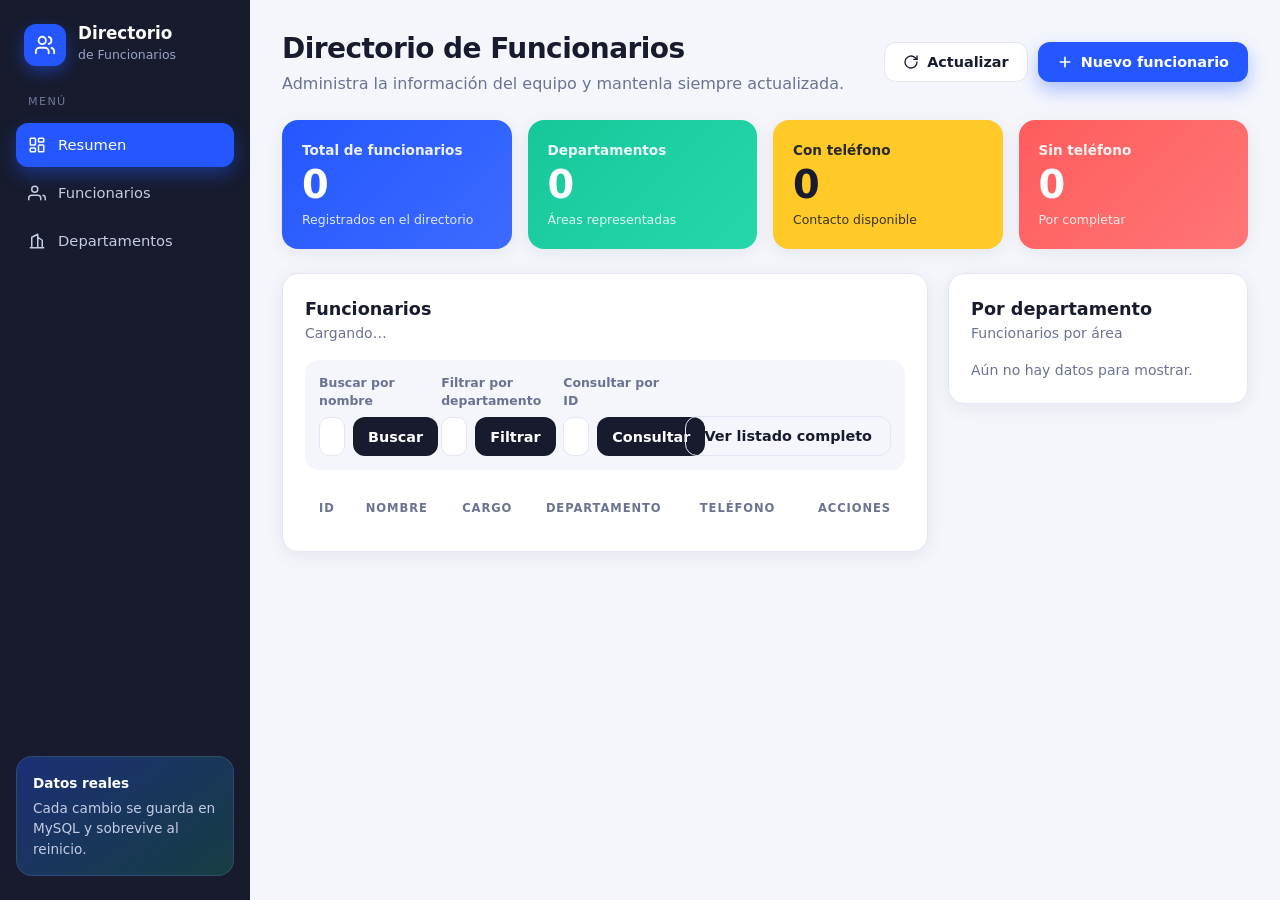
==== src/main/resources/static/index.html @ f09d2295 "feat: directorio de funcionarios con API REST, MySQL y dashboard" ====
<!DOCTYPE html>
<html lang="es">
<head>
  <meta charset="UTF-8">
  <meta name="viewport" content="width=device-width, initial-scale=1.0">
  <title>Directorio de Funcionarios</title>
  <link rel="stylesheet" href="css/estilos.css">
</head>
<body>
  <div class="app">

    <!-- SIDEBAR -->
    <aside class="sidebar" id="sidebar">
      <div class="brand">
        <span class="brand-logo" aria-hidden="true">
          <svg viewBox="0 0 24 24" width="22" height="22" fill="none" stroke="currentColor" stroke-width="2" stroke-linecap="round" stroke-linejoin="round"><path d="M16 21v-2a4 4 0 0 0-4-4H6a4 4 0 0 0-4 4v2"/><circle cx="9" cy="7" r="4"/><path d="M22 21v-2a4 4 0 0 0-3-3.87M16 3.13a4 4 0 0 1 0 7.75"/></svg>
        </span>
        <div>
          <strong>Directorio</strong>
          <small>de Funcionarios</small>
        </div>
      </div>

      <nav class="nav" aria-label="Navegación principal">
        <span class="nav-title">Menú</span>
        <a href="#resumen" class="nav-item active">
          <svg viewBox="0 0 24 24" width="18" height="18" fill="none" stroke="currentColor" stroke-width="2" stroke-linecap="round" stroke-linejoin="round"><rect x="3" y="3" width="7" height="9" rx="1"/><rect x="14" y="3" width="7" height="5" rx="1"/><rect x="14" y="12" width="7" height="9" rx="1"/><rect x="3" y="16" width="7" height="5" rx="1"/></svg>
          Resumen
        </a>
        <a href="#funcionarios" class="nav-item">
          <svg viewBox="0 0 24 24" width="18" height="18" fill="none" stroke="currentColor" stroke-width="2" stroke-linecap="round" stroke-linejoin="round"><path d="M17 21v-2a4 4 0 0 0-4-4H5a4 4 0 0 0-4 4v2"/><circle cx="9" cy="7" r="4"/><path d="M23 21v-2a4 4 0 0 0-3-3.87"/></svg>
          Funcionarios
        </a>
        <a href="#departamentos" class="nav-item">
          <svg viewBox="0 0 24 24" width="18" height="18" fill="none" stroke="currentColor" stroke-width="2" stroke-linecap="round" stroke-linejoin="round"><path d="M3 21h18M5 21V7l8-4v18M19 21V11l-6-4"/></svg>
          Departamentos
        </a>
      </nav>

      <div class="sidebar-card">
        <strong>Datos reales</strong>
        <p>Cada cambio se guarda en MySQL y sobrevive al reinicio.</p>
      </div>
    </aside>

    <!-- CONTENIDO -->
    <main class="main">
      <header class="header" id="resumen">
        <div class="header-text">
          <button type="button" class="menu-toggle" id="btnMenu" aria-label="Abrir menú">
            <svg viewBox="0 0 24 24" width="22" height="22" fill="none" stroke="currentColor" stroke-width="2" stroke-linecap="round"><path d="M3 6h18M3 12h18M3 18h18"/></svg>
          </button>
          <div>
            <h1>Directorio de Funcionarios</h1>
            <p>Administra la información del equipo y mantenla siempre actualizada.</p>
          </div>
        </div>
        <div class="header-actions">
          <button type="button" class="btn btn-ghost" id="btnRecargar">
            <svg viewBox="0 0 24 24" width="16" height="16" fill="none" stroke="currentColor" stroke-width="2" stroke-linecap="round" stroke-linejoin="round"><path d="M21 12a9 9 0 1 1-3-6.7L21 8"/><path d="M21 3v5h-5"/></svg>
            Actualizar
          </button>
          <button type="button" class="btn btn-primary" id="btnNuevo">
            <svg viewBox="0 0 24 24" width="16" height="16" fill="none" stroke="currentColor" stroke-width="2.5" stroke-linecap="round"><path d="M12 5v14M5 12h14"/></svg>
            Nuevo funcionario
          </button>
        </div>
      </header>

      <!-- TARJETAS -->
      <section class="stats" aria-label="Indicadores">
        <article class="stat stat-blue">
          <span class="stat-label">Total de funcionarios</span>
          <strong class="stat-value" id="statTotal">0</strong>
          <span class="stat-note">Registrados en el directorio</span>
        </article>
        <article class="stat stat-mint">
          <span class="stat-label">Departamentos</span>
          <strong class="stat-value" id="statDeptos">0</strong>
          <span class="stat-note">Áreas representadas</span>
        </article>
        <article class="stat stat-yellow">
          <span class="stat-label">Con teléfono</span>
          <strong class="stat-value" id="statConTel">0</strong>
          <span class="stat-note">Contacto disponible</span>
        </article>
        <article class="stat stat-coral">
          <span class="stat-label">Sin teléfono</span>
          <strong class="stat-value" id="statSinTel">0</strong>
          <span class="stat-note">Por completar</span>
        </article>
      </section>

      <div class="grid">
        <!-- TABLA -->
        <section class="panel panel-table" id="funcionarios">
          <div class="panel-head">
            <div>
              <h2>Funcionarios</h2>
              <p id="resultadoInfo" class="muted">Cargando…</p>
            </div>
          </div>

          <div class="searchbar">
            <form id="formNombre" class="search" role="search">
              <label for="buscarNombre">Buscar por nombre</label>
              <div class="search-row">
                <input type="text" id="buscarNombre" placeholder="Ej: ana" autocomplete="off">
                <button type="submit" class="btn btn-dark btn-sm">Buscar</button>
              </div>
            </form>
            <form id="formDepto" class="search" role="search">
              <label for="buscarDepto">Filtrar por departamento</label>
              <div class="search-row">
                <input type="text" id="buscarDepto" placeholder="Nombre completo" list="listaDeptos" autocomplete="off">
                <datalist id="listaDeptos"></datalist>
                <button type="submit" class="btn btn-dark btn-sm">Filtrar</button>
              </div>
            </form>
            <form id="formId" class="search search-id" role="search">
              <label for="buscarId">Consultar por ID</label>
              <div class="search-row">
                <input type="number" id="buscarId" placeholder="ID" min="1" step="1">
                <button type="submit" class="btn btn-dark btn-sm">Consultar</button>
              </div>
            </form>
            <button type="button" class="btn btn-outline btn-reset" id="btnTodos">Ver listado completo</button>
          </div>

          <div class="table-wrap">
            <table class="table">
              <thead>
                <tr>
                  <th>ID</th><th>Nombre</th><th>Cargo</th><th>Departamento</th><th>Teléfono</th><th class="col-acciones">Acciones</th>
                </tr>
              </thead>
              <tbody id="tablaCuerpo"></tbody>
            </table>
            <div class="empty" id="estadoVacio" hidden>
              <div class="empty-icon" aria-hidden="true">
                <svg viewBox="0 0 24 24" width="30" height="30" fill="none" stroke="currentColor" stroke-width="2" stroke-linecap="round" stroke-linejoin="round"><circle cx="11" cy="11" r="8"/><path d="m21 21-4.3-4.3"/></svg>
              </div>
              <strong id="vacioTitulo">Sin resultados</strong>
              <p id="vacioTexto" class="muted"></p>
            </div>
          </div>
        </section>

        <!-- DEPARTAMENTOS -->
        <aside class="panel panel-deptos" id="departamentos">
          <div class="panel-head">
            <div>
              <h2>Por departamento</h2>
              <p class="muted">Funcionarios por área</p>
            </div>
          </div>
          <div id="graficoDeptos" class="chart"></div>
          <p class="muted chart-empty" id="graficoVacio" hidden>Aún no hay datos para mostrar.</p>
        </aside>
      </div>
    </main>
  </div>

  <div class="overlay" id="overlayMenu" hidden></div>

  <!-- MODAL FORMULARIO -->
  <div class="modal" id="modalForm" hidden role="dialog" aria-modal="true" aria-labelledby="formTitulo">
    <div class="modal-box">
      <div class="modal-head">
        <div>
          <h2 id="formTitulo">Nuevo funcionario</h2>
          <p class="muted" id="formSubtitulo">Completa los datos. Los campos con * son obligatorios.</p>
        </div>
        <button type="button" class="icon-btn" id="btnCerrarForm" aria-label="Cerrar">✕</button>
      </div>
      <form id="formFuncionario" novalidate>
        <div class="field" id="campoId" hidden>
          <label for="fId">ID</label>
          <input type="text" id="fId" disabled>
        </div>
        <div class="field">
          <label for="fNombre">Nombre *</label>
          <input type="text" id="fNombre" maxlength="100" placeholder="Nombre completo">
          <span class="error-msg" data-for="fNombre"></span>
        </div>
        <div class="field">
          <label for="fCargo">Cargo *</label>
          <input type="text" id="fCargo" maxlength="100" placeholder="Ej: Analista financiero">
          <span class="error-msg" data-for="fCargo"></span>
        </div>
        <div class="field">
          <label for="fDepto">Departamento *</label>
          <input type="text" id="fDepto" maxlength="100" placeholder="Ej: Contabilidad" list="listaDeptos">
          <span class="error-msg" data-for="fDepto"></span>
        </div>
        <div class="field">
          <label for="fTelefono">Teléfono <span class="muted">(opcional)</span></label>
          <input type="text" id="fTelefono" maxlength="20" inputmode="tel" placeholder="Ej: 3001234567">
          <span class="error-msg" data-for="fTelefono"></span>
        </div>
        <div class="modal-actions">
          <button type="button" class="btn btn-ghost" id="btnLimpiar">Limpiar formulario</button>
          <div class="modal-actions-right">
            <button type="button" class="btn btn-outline" id="btnCancelarForm">Cancelar</button>
            <button type="submit" class="btn btn-primary" id="btnGuardar">Guardar</button>
          </div>
        </div>
      </form>
    </div>
  </div>

  <!-- MODAL CONFIRMACIÓN -->
  <div class="modal" id="modalConfirm" hidden role="alertdialog" aria-modal="true" aria-labelledby="confirmTitulo">
    <div class="modal-box modal-small">
      <div class="confirm-icon" aria-hidden="true">
        <svg viewBox="0 0 24 24" width="28" height="28" fill="none" stroke="currentColor" stroke-width="2" stroke-linecap="round" stroke-linejoin="round"><path d="M3 6h18M8 6V4h8v2M19 6l-1 14H6L5 6"/></svg>
      </div>
      <h2 id="confirmTitulo">¿Eliminar funcionario?</h2>
      <p class="muted" id="confirmTexto"></p>
      <div class="modal-actions modal-actions-center">
        <button type="button" class="btn btn-outline" id="btnConfirmNo">Cancelar</button>
        <button type="button" class="btn btn-danger" id="btnConfirmSi">Sí, eliminar</button>
      </div>
    </div>
  </div>

  <!-- NOTIFICACIONES -->
  <div class="toasts" id="toasts" aria-live="polite"></div>

  <script src="js/app.js"></script>
</body>
</html>
---- src/main/resources/static/css/estilos.css ----
/* ===== Variables: paleta oficial ===== */
:root {
  --azul: #2457FF;
  --amarillo: #FFCA28;
  --coral: #FF5C5C;
  --menta: #16C79A;
  --noche: #171B2D;
  --nube: #F4F6FC;
  --blanco: #FFFFFF;
  --texto: #171B2D;
  --texto-suave: #6B7390;
  --borde: #E3E7F3;
  --azul-claro: #E8EEFF;
  --radio: 16px;
  --sombra: 0 4px 18px rgba(23, 27, 45, .07);
  --sombra-fuerte: 0 18px 50px rgba(23, 27, 45, .25);
  --fuente: "Inter", "Segoe UI", system-ui, -apple-system, Roboto, Arial, sans-serif;
}

* { box-sizing: border-box; }
html { scroll-behavior: smooth; }
body {
  margin: 0;
  font-family: var(--fuente);
  color: var(--texto);
  background: var(--nube);
  line-height: 1.5;
}
h1, h2, p { margin: 0; }
[hidden] { display: none !important; }
.muted { color: var(--texto-suave); font-size: .875rem; }

/* ===== Layout ===== */
.app { display: flex; min-height: 100vh; }

/* ===== Sidebar ===== */
.sidebar {
  width: 250px;
  flex-shrink: 0;
  background: var(--noche);
  color: #fff;
  padding: 24px 16px;
  display: flex;
  flex-direction: column;
  gap: 28px;
  position: sticky;
  top: 0;
  height: 100vh;
}
.brand { display: flex; align-items: center; gap: 12px; padding: 0 8px; }
.brand-logo {
  width: 42px; height: 42px; border-radius: 12px;
  background: var(--azul); display: grid; place-items: center;
  box-shadow: 0 6px 16px rgba(36, 87, 255, .45);
}
.brand strong { display: block; font-size: 1.05rem; line-height: 1.1; }
.brand small { color: #9AA3C7; font-size: .78rem; }
.nav { display: flex; flex-direction: column; gap: 4px; }
.nav-title { font-size: .7rem; text-transform: uppercase; letter-spacing: .12em; color: #6F789C; padding: 0 12px 8px; }
.nav-item {
  display: flex; align-items: center; gap: 12px;
  padding: 11px 12px; border-radius: 12px;
  color: #C5CBE4; text-decoration: none; font-size: .92rem; font-weight: 500;
  border: 0; background: transparent; cursor: pointer; font-family: inherit; text-align: left; width: 100%;
  transition: background .2s, color .2s, transform .2s;
}
.nav-item:hover { background: rgba(255, 255, 255, .07); color: #fff; }
.nav-item.active { background: var(--azul); color: #fff; box-shadow: 0 8px 18px rgba(36, 87, 255, .4); }
.nav-action { color: var(--amarillo); }
.destacado { animation: destello 1.2s ease; }
@keyframes destello { 0% { box-shadow: 0 0 0 0 rgba(36, 87, 255, .55); } 40% { box-shadow: 0 0 0 8px rgba(36, 87, 255, .25); border-color: var(--azul); } 100% { box-shadow: var(--sombra); } }
.sidebar-card {
  margin-top: auto;
  background: linear-gradient(145deg, rgba(36, 87, 255, .35), rgba(22, 199, 154, .2));
  border: 1px solid rgba(255, 255, 255, .1);
  border-radius: var(--radio);
  padding: 16px; font-size: .85rem;
}
.sidebar-card p { color: #C5CBE4; margin-top: 4px; }

/* ===== Main / Header ===== */
.main { flex: 1; min-width: 0; padding: 28px 32px 40px; }
.header { display: flex; justify-content: space-between; align-items: center; gap: 16px; flex-wrap: wrap; margin-bottom: 24px; }
.header-text { display: flex; align-items: center; gap: 12px; }
.header h1 { font-size: 1.75rem; letter-spacing: -.02em; }
.header p { color: var(--texto-suave); margin-top: 2px; }
.header-actions { display: flex; gap: 10px; flex-wrap: wrap; }
.menu-toggle { display: none; border: 0; background: var(--blanco); border-radius: 12px; padding: 10px; cursor: pointer; box-shadow: var(--sombra); }

/* ===== Botones ===== */
.btn {
  display: inline-flex; align-items: center; justify-content: center; gap: 8px;
  font-family: inherit; font-size: .9rem; font-weight: 600;
  padding: 11px 18px; border-radius: 12px; border: 1px solid transparent;
  cursor: pointer; transition: transform .15s, box-shadow .2s, background .2s, border-color .2s, opacity .2s;
}
.btn:hover { transform: translateY(-1px); }
.btn:active { transform: translateY(0); }
.btn:focus-visible, input:focus-visible, .icon-btn:focus-visible { outline: 3px solid rgba(36, 87, 255, .35); outline-offset: 2px; }
.btn:disabled { opacity: .6; cursor: not-allowed; transform: none; }
.btn-sm { padding: 9px 14px; }
.btn-primary { background: var(--azul); color: #fff; box-shadow: 0 8px 18px rgba(36, 87, 255, .35); }
.btn-primary:hover { background: #1b47db; }
.btn-dark { background: var(--noche); color: #fff; }
.btn-dark:hover { background: #262c47; }
.btn-ghost { background: var(--blanco); color: var(--texto); border-color: var(--borde); }
.btn-ghost:hover { border-color: var(--azul); color: var(--azul); }
.btn-outline { background: transparent; color: var(--texto); border-color: var(--borde); }
.btn-outline:hover { border-color: var(--noche); }
.btn-danger { background: var(--coral); color: #fff; box-shadow: 0 8px 18px rgba(255, 92, 92, .35); }
.btn-danger:hover { background: #ec4646; }

/* ===== Tarjetas estadísticas ===== */
.stats { display: grid; grid-template-columns: repeat(4, 1fr); gap: 16px; margin-bottom: 24px; }
.stat {
  border-radius: var(--radio); padding: 20px; color: #fff;
  display: flex; flex-direction: column; gap: 4px;
  box-shadow: var(--sombra); transition: transform .2s, box-shadow .2s;
}
.stat:hover { transform: translateY(-3px); box-shadow: 0 12px 28px rgba(23, 27, 45, .15); }
.stat-label { font-size: .85rem; font-weight: 600; opacity: .92; }
.stat-value { font-size: 2.4rem; line-height: 1.1; letter-spacing: -.02em; }
.stat-note { font-size: .78rem; opacity: .85; }
.stat-blue { background: linear-gradient(135deg, #2457FF, #3d6bff); }
.stat-mint { background: linear-gradient(135deg, #16C79A, #25d8ab); }
.stat-yellow { background: var(--amarillo); color: var(--noche); }
.stat-coral { background: linear-gradient(135deg, #FF5C5C, #ff7676); }

/* ===== Paneles ===== */
.grid { display: grid; grid-template-columns: minmax(0, 1fr) 300px; gap: 20px; align-items: start; }
.panel { background: var(--blanco); border-radius: var(--radio); box-shadow: var(--sombra); padding: 22px; border: 1px solid var(--borde); }
.panel-head { margin-bottom: 16px; }
.panel h2 { font-size: 1.1rem; }

/* ===== Buscadores ===== */
.searchbar {
  display: grid; grid-template-columns: repeat(3, minmax(0, 1fr)) auto; gap: 12px; align-items: end;
  background: var(--nube); border-radius: 14px; padding: 14px; margin-bottom: 18px;
}
.search label, .field label { display: block; font-size: .78rem; font-weight: 600; color: var(--texto-suave); margin-bottom: 6px; }
.search-row { display: flex; gap: 8px; }
input[type="text"], input[type="number"] {
  width: 100%; min-width: 0; font-family: inherit; font-size: .92rem;
  padding: 10px 12px; border-radius: 10px; border: 1.5px solid var(--borde);
  background: var(--blanco); color: var(--texto); transition: border-color .2s, box-shadow .2s;
}
input:focus { border-color: var(--azul); outline: none; box-shadow: 0 0 0 4px rgba(36, 87, 255, .12); }
input:disabled { background: var(--nube); color: var(--texto-suave); }

/* ===== Tabla ===== */
.table-wrap { overflow-x: auto; }
.table { width: 100%; border-collapse: separate; border-spacing: 0 8px; }
.table th {
  text-align: left; font-size: .72rem; text-transform: uppercase; letter-spacing: .08em;
  color: var(--texto-suave); padding: 4px 14px; font-weight: 700;
}
.table td { background: var(--blanco); padding: 12px 14px; border-top: 1px solid var(--borde); border-bottom: 1px solid var(--borde); font-size: .92rem; }
.table td:first-child { border-left: 1px solid var(--borde); border-radius: 12px 0 0 12px; }
.table td:last-child { border-right: 1px solid var(--borde); border-radius: 0 12px 12px 0; }
.table tbody tr { transition: transform .15s, box-shadow .2s; }
.table tbody tr:hover { transform: translateY(-1px); box-shadow: 0 6px 18px rgba(36, 87, 255, .12); }
.table tbody tr:hover td { background: #FAFBFF; border-color: #CBD6FF; }
.col-acciones { text-align: right !important; }
.td-id { color: var(--texto-suave); font-weight: 700; font-variant-numeric: tabular-nums; }
.persona { display: flex; align-items: center; gap: 12px; font-weight: 600; }
.avatar {
  width: 36px; height: 36px; border-radius: 50%; display: grid; place-items: center; flex-shrink: 0;
  font-size: .78rem; font-weight: 700; color: #fff;
}
.tag { display: inline-block; padding: 4px 12px; border-radius: 999px; font-size: .78rem; font-weight: 700; }
.tag-0 { background: var(--azul-claro); color: var(--azul); }
.tag-1 { background: #DDF7EF; color: #0c8f6f; }
.tag-2 { background: #FFF3CC; color: #8a6500; }
.tag-3 { background: #FFE3E3; color: #c53030; }
.tag-4 { background: #E4E6F0; color: var(--noche); }
.av-0 { background: var(--azul); } .av-1 { background: var(--menta); } .av-2 { background: #d9a400; } .av-3 { background: var(--coral); } .av-4 { background: var(--noche); }
.sin-dato { color: #A5ACC6; }
.acciones { display: flex; gap: 6px; justify-content: flex-end; }
.icon-btn {
  width: 34px; height: 34px; border-radius: 10px; border: 1px solid var(--borde); background: var(--blanco);
  display: inline-grid; place-items: center; cursor: pointer; color: var(--texto-suave); font-size: 1rem;
  transition: background .2s, color .2s, border-color .2s, transform .15s;
}
.icon-btn:hover { transform: translateY(-1px); }
.icon-btn.editar:hover { background: var(--azul-claro); color: var(--azul); border-color: var(--azul); }
.icon-btn.eliminar:hover { background: #FFE3E3; color: var(--coral); border-color: var(--coral); }

/* Estado vacío */
.empty { text-align: center; padding: 36px 16px; display: flex; flex-direction: column; align-items: center; gap: 6px; }
.empty-icon { width: 60px; height: 60px; border-radius: 50%; background: var(--azul-claro); color: var(--azul); display: grid; place-items: center; margin-bottom: 6px; }

/* ===== Gráfico por departamento ===== */
.chart { display: flex; flex-direction: column; gap: 14px; }
.bar-item { cursor: pointer; }
.bar-top { display: flex; justify-content: space-between; font-size: .85rem; font-weight: 600; margin-bottom: 5px; gap: 8px; }
.bar-top span:first-child { overflow: hidden; text-overflow: ellipsis; white-space: nowrap; }
.bar-track { height: 10px; border-radius: 999px; background: var(--nube); overflow: hidden; }
.bar-fill { height: 100%; border-radius: 999px; transition: width .5s ease; }
.bar-item:hover .bar-top { color: var(--azul); }

/* ===== Modales ===== */
.modal, .overlay {
  position: fixed; inset: 0; background: rgba(23, 27, 45, .55); backdrop-filter: blur(3px);
  display: grid; place-items: center; padding: 16px; z-index: 50; animation: fade .2s ease;
}
.modal-box {
  background: var(--blanco); border-radius: 20px; width: 100%; max-width: 480px; padding: 26px;
  box-shadow: var(--sombra-fuerte); animation: pop .25s ease; max-height: 94vh; overflow-y: auto;
}
.modal-small { max-width: 400px; text-align: center; }
.modal-head { display: flex; justify-content: space-between; gap: 12px; margin-bottom: 18px; }
.modal-head h2 { font-size: 1.3rem; }
.field { margin-bottom: 14px; }
.field input.invalid { border-color: var(--coral); background: #FFF7F7; }
.field input.valid { border-color: var(--menta); }
.error-msg { display: block; color: var(--coral); font-size: .78rem; font-weight: 600; min-height: 0; margin-top: 4px; }
.modal-actions { display: flex; justify-content: space-between; align-items: center; gap: 10px; flex-wrap: wrap; margin-top: 20px; }
.modal-actions-right { display: flex; gap: 10px; }
.modal-actions-center { justify-content: center; }
.confirm-icon { width: 60px; height: 60px; border-radius: 50%; background: #FFE3E3; color: var(--coral); display: grid; place-items: center; margin: 0 auto 14px; }
.modal-small h2 { margin-bottom: 6px; }

/* ===== Notificaciones ===== */
.toasts { position: fixed; top: 20px; right: 20px; display: flex; flex-direction: column; gap: 10px; z-index: 100; width: min(360px, calc(100vw - 32px)); }
.toast {
  background: var(--blanco); border-radius: 14px; padding: 14px 16px; box-shadow: var(--sombra-fuerte);
  border-left: 5px solid var(--azul); display: flex; gap: 10px; align-items: flex-start; animation: slide .3s ease; font-size: .9rem;
}
.toast strong { display: block; }
.toast.exito { border-color: var(--menta); }
.toast.error { border-color: var(--coral); }
.toast.info { border-color: var(--amarillo); }
.toast.salida { opacity: 0; transform: translateX(20px); transition: all .3s; }

@keyframes fade { from { opacity: 0; } to { opacity: 1; } }
@keyframes pop { from { opacity: 0; transform: translateY(12px) scale(.97); } to { opacity: 1; transform: none; } }
@keyframes slide { from { opacity: 0; transform: translateX(24px); } to { opacity: 1; transform: none; } }

/* ===== Responsive ===== */
@media (max-width: 1180px) {
  .grid { grid-template-columns: 1fr; }
  .stats { grid-template-columns: repeat(2, 1fr); }
  .searchbar { grid-template-columns: repeat(2, minmax(0, 1fr)); }
}
@media (max-width: 860px) {
  .sidebar { position: fixed; left: 0; top: 0; z-index: 60; transform: translateX(-100%); transition: transform .3s; }
  .sidebar.abierto { transform: none; }
  .menu-toggle { display: inline-grid; }
  .main { padding: 18px 16px 32px; }
  .overlay { z-index: 55; }
}
@media (max-width: 640px) {
  .header h1 { font-size: 1.35rem; }
  .stats { grid-template-columns: 1fr 1fr; gap: 10px; }
  .stat { padding: 14px; }
  .stat-value { font-size: 1.8rem; }
  .searchbar { grid-template-columns: 1fr; }
  .header-actions { width: 100%; }
  .header-actions .btn { flex: 1; }
  /* Tabla convertida en tarjetas */
  .table thead { display: none; }
  .table, .table tbody, .table tr, .table td { display: block; width: 100%; }
  .table { border-spacing: 0; }
  .table tr { background: var(--blanco); border: 1px solid var(--borde); border-radius: 14px; margin-bottom: 12px; padding: 6px 4px; }
  .table td, .table td:first-child, .table td:last-child { border: 0; border-radius: 0; background: transparent; display: flex; justify-content: space-between; gap: 12px; padding: 8px 12px; text-align: right; }
  .table td::before { content: attr(data-label); font-size: .72rem; text-transform: uppercase; letter-spacing: .06em; color: var(--texto-suave); font-weight: 700; text-align: left; }
  .acciones { justify-content: flex-end; }
  .modal-actions, .modal-actions-right { width: 100%; }
  .modal-actions .btn { flex: 1; }
}
@media (prefers-reduced-motion: reduce) { * { animation: none !important; transition: none !important; } }
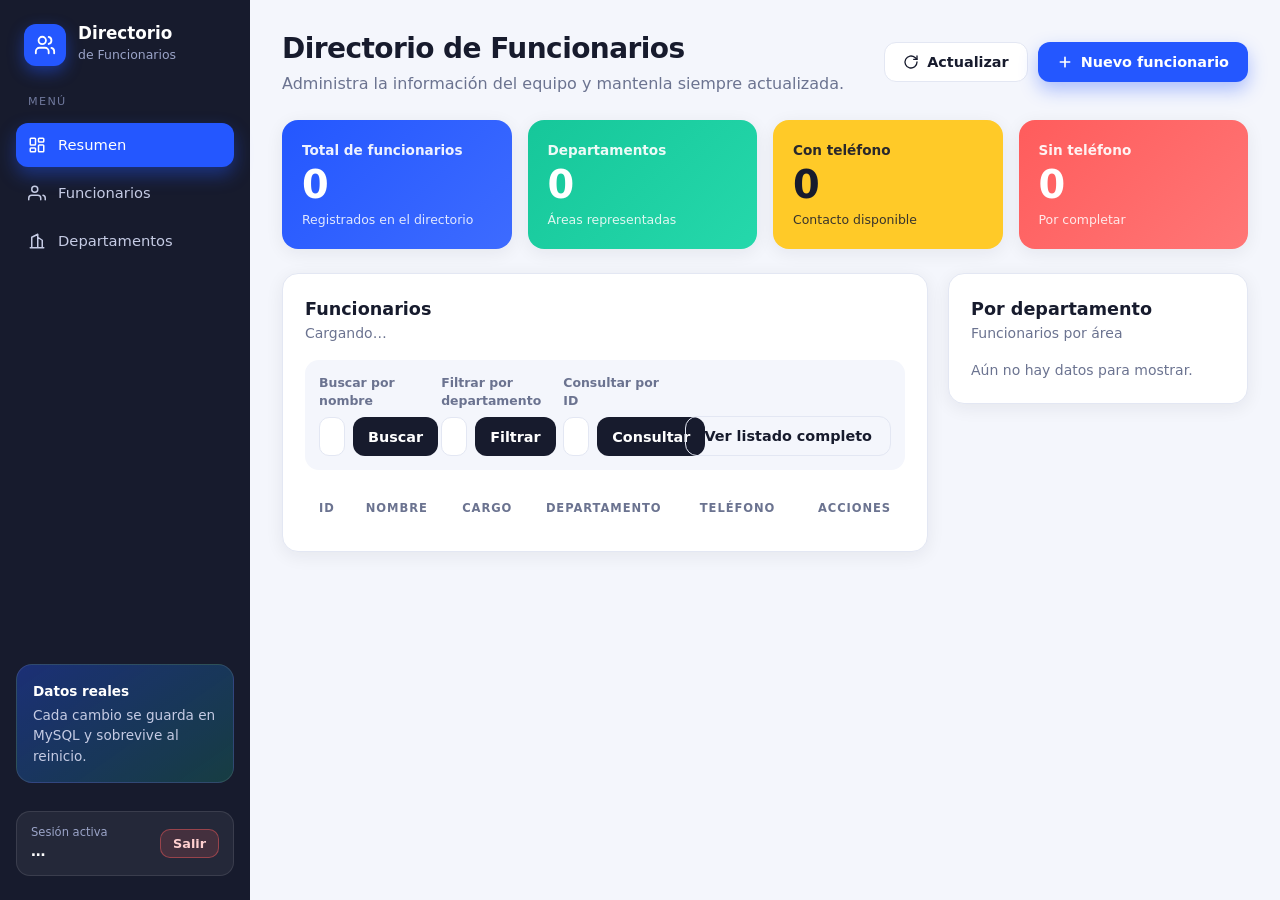
==== commit 8bdab50b: "sistema configurado con acceso de inicio de sesion" ====
--- a/src/main/resources/static/index.html
+++ b/src/main/resources/static/index.html
@@ -41,6 +41,16 @@
         <strong>Datos reales</strong>
         <p>Cada cambio se guarda en MySQL y sobrevive al reinicio.</p>
       </div>
+
+      <div class="sidebar-user">
+        <div class="sidebar-user-info">
+          <small>Sesión activa</small>
+          <strong id="usuarioActual">…</strong>
+        </div>
+        <form method="post" action="/logout">
+          <button type="submit" class="btn-logout" title="Cerrar sesión">Salir</button>
+        </form>
+      </div>
     </aside>
 
     <!-- CONTENIDO -->
--- a/src/main/resources/static/css/estilos.css
+++ b/src/main/resources/static/css/estilos.css
@@ -139,7 +139,7 @@
 }
 .search label, .field label { display: block; font-size: .78rem; font-weight: 600; color: var(--texto-suave); margin-bottom: 6px; }
 .search-row { display: flex; gap: 8px; }
-input[type="text"], input[type="number"] {
+input[type="text"], input[type="number"], input[type="password"] {
   width: 100%; min-width: 0; font-family: inherit; font-size: .92rem;
   padding: 10px 12px; border-radius: 10px; border: 1.5px solid var(--borde);
   background: var(--blanco); color: var(--texto); transition: border-color .2s, box-shadow .2s;
@@ -269,3 +269,68 @@
   .modal-actions .btn { flex: 1; }
 }
 @media (prefers-reduced-motion: reduce) { * { animation: none !important; transition: none !important; } }
+
+/* ===== Sesión en Sidebar ===== */
+.sidebar-user {
+  display: flex; align-items: center; justify-content: space-between; gap: 10px;
+  padding: 12px 14px; border-radius: 14px;
+  background: rgba(255, 255, 255, .06); border: 1px solid rgba(255, 255, 255, .1);
+}
+.sidebar-user-info { min-width: 0; }
+.sidebar-user-info small { display: block; font-size: .72rem; color: #9AA3C7; }
+.sidebar-user-info strong { display: block; font-size: .9rem; overflow: hidden; text-overflow: ellipsis; white-space: nowrap; }
+.btn-logout {
+  border: 1px solid rgba(255, 92, 92, .45); background: rgba(255, 92, 92, .15); color: #FFD0D0;
+  padding: 6px 12px; border-radius: 10px; font-family: inherit; font-size: .8rem; font-weight: 600;
+  cursor: pointer; transition: background .2s, color .2s;
+}
+.btn-logout:hover { background: var(--coral); color: #fff; }
+
+/* ===== Pantalla de Login / Registro ===== */
+.auth-body {
+  min-height: 100vh; display: grid; place-items: center; padding: 24px;
+  background: radial-gradient(circle at top left, rgba(36, 87, 255, .16), transparent 45%),
+              radial-gradient(circle at bottom right, rgba(22, 199, 154, .14), transparent 45%),
+              var(--nube);
+}
+.auth-shell {
+  width: min(920px, 100%); display: grid; grid-template-columns: 1.05fr 1fr;
+  background: var(--blanco); border-radius: 24px; overflow: hidden;
+  box-shadow: var(--sombra-fuerte); border: 1px solid var(--borde);
+}
+.auth-hero {
+  background: var(--noche); color: #fff; padding: 36px;
+  display: flex; flex-direction: column; justify-content: space-between; gap: 28px;
+}
+.auth-brand { padding: 0; }
+.auth-badge {
+  display: inline-block; padding: 5px 12px; border-radius: 999px;
+  background: rgba(36, 87, 255, .28); color: #A8BEFF;
+  font-size: .75rem; font-weight: 700; letter-spacing: .04em; margin-bottom: 14px;
+}
+.auth-copy h1 { font-size: 1.75rem; line-height: 1.2; margin-bottom: 12px; letter-spacing: -.02em; }
+.auth-copy p { color: #B4BCDC; font-size: .95rem; }
+.auth-demo {
+  background: rgba(255, 255, 255, .06); border: 1px solid rgba(255, 255, 255, .12);
+  border-radius: 14px; padding: 14px 16px; font-size: .85rem;
+}
+.auth-demo strong { display: block; color: var(--amarillo); margin-bottom: 4px; }
+.auth-demo code { background: rgba(255, 255, 255, .12); padding: 2px 6px; border-radius: 6px; }
+.auth-card { padding: 36px; display: flex; flex-direction: column; justify-content: center; gap: 18px; }
+.auth-card-head h2 { font-size: 1.4rem; margin-bottom: 4px; }
+.auth-tabs { display: grid; grid-template-columns: 1fr 1fr; gap: 8px; background: var(--nube); padding: 6px; border-radius: 14px; }
+.auth-tab {
+  border: 0; background: transparent; padding: 10px; border-radius: 10px;
+  font-family: inherit; font-size: .9rem; font-weight: 600; color: var(--texto-suave); cursor: pointer;
+  transition: background .2s, color .2s, box-shadow .2s;
+}
+.auth-tab.active { background: var(--blanco); color: var(--noche); box-shadow: var(--sombra); }
+.auth-alert { padding: 12px 14px; border-radius: 12px; font-size: .88rem; font-weight: 600; }
+.auth-alert.error { background: #FFE8E8; color: #b82828; border: 1px solid #FFBDBD; }
+.auth-alert.exito { background: #E0F9F2; color: #0a7a5e; border: 1px solid #9EE8D3; }
+.auth-form { display: flex; flex-direction: column; gap: 4px; }
+.auth-submit { width: 100%; margin-top: 8px; padding: 12px; }
+@media (max-width: 760px) {
+  .auth-shell { grid-template-columns: 1fr; }
+  .auth-hero, .auth-card { padding: 26px; }
+}
